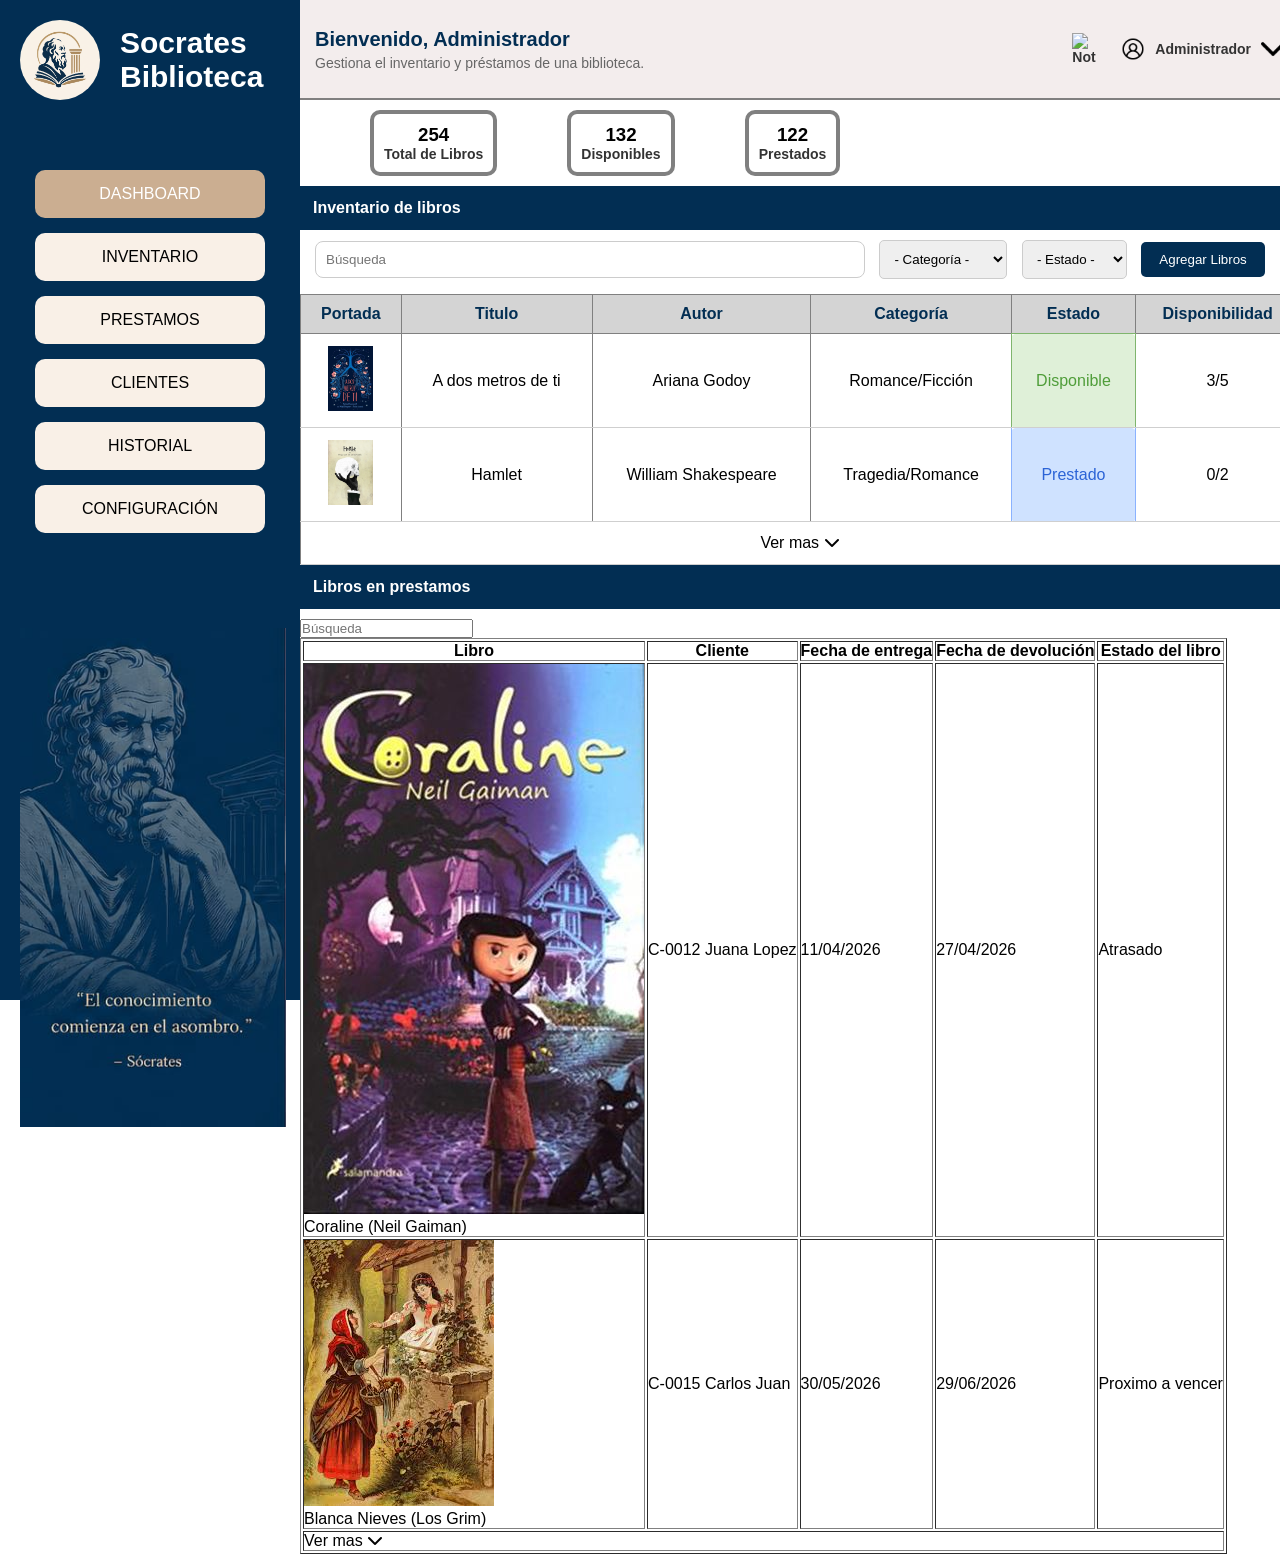
==== index.html @ 58f974b2 "Primera Entrega del Proyecto 06/07/2026" ====
<!DOCTYPE html>
<html lang="zxx">

<head>
    <meta charset="UTF-8">
    <meta name="viewport" content="width=device-width, initial-scale=1.0">
    <title>Biblioteca Socrates-inicio</title>
    <link rel="icon" href="img/Socrates logo.png">
    <link rel="stylesheet" href="img/Socrates logo.png">
    <link rel="stylesheet" href="css/estilos.css">
    
    <link rel="stylesheet" href="https://cdnjs.cloudflare.com/ajax/libs/font-awesome/6.5.1/css/all.min.css">
    <script src="js/scripts.js"></script>
</head>

<body>
    <div id="panelLateral">
        <aside>
            <div id="logo">
                <img src="img/Socrates logo.png" alt="logo" title="Logo">
                <h2>Socrates <br> Biblioteca</h2>
            </div>

            <nav id="enlacesLateral">
                <ul>
                    <li> <a href="index.html" class="activo">DASHBOARD</a></li>
                    <li> <a href="#inventario.html">INVENTARIO</a></li>
                    <li> <a href="#prestamos.html">PRESTAMOS</a></li>
                    <li> <a href="#clientes.html">CLIENTES</a></li>
                    <li> <a href="#historial.html">HISTORIAL</a></li>
                    <li> <a href="#configuracion.html">CONFIGURACIÓN</a></li>
                </ul>

                <img src="img/foto-nav.png" alt="Frase de Socrates" id="Socrates">
            </nav>
        </aside>
    </div>

    <header>
        <div class="saludo">
            <h1>Bienvenido, Administrador</h1>
            <h3>Gestiona el inventario y préstamos de una biblioteca.</h3>
        </div>

        <div class="perfil">
            <img src="recursos/iconos/campana.png" alt="Notificaciones" class="icono">
            <div class="perfilUsuario">
                <img src="img/avatar.png" alt="" class="icono"> <!--Icono de usuario-->
                <p>Administrador</p>
                <img src="img/icono_abajo.png" alt="" class="icono">
            </div>
        </div>
    </header>

    <!-- Contenido -->
    <div id="contenedor">
        <div class="Info_superio">
            <div class="cuadros">
            <!-- Hay que ponerle estiqueta id para hacer cambios a toda las seciones de aqui que javascript envie la informacion-->
            <h3>254</h3>
            <p>Total de Libros</p>
        </div>

        <div class="cuadros">
            <h3>132</h3>
            <p>Disponibles</p>
        </div>

        <div class="cuadros">
            <h3>122</h3>
            <p>Prestados</p>
        </div>
        
        </div>
        <div id="inventarioInicial">
            <!-- titulo -->
            <h4 class="titulo">Inventario de libros</h4>
            <!-- Busqueda -->
            <input type="search" placeholder="Búsqueda">
            <!-- categorias -->
            <div class="categoria">
                <select name="Categoria" id="categoria">
                    <option value="">- Categoría -</option>
                    <option value="Romance">Romance</option>
                    <option value="Ciencia ficción">Ciencia ficción</option>
                    <option value="Acción">Acción</option>
                    <option value="Comedia">Comedia</option>
                </select>
            </div>
            <!-- estados -->
            <div class="Estado">
                <select name="Estado" id="estado">
                    <option value="">- Estado -</option>
                    <option value="Atrasado">Atrasado</option>
                    <option value="Disponible">Disponible</option>
                    <option value="Prestado">prestado</option>
                    <option value="Perdido">Perdido</option>
                    <option value="Dañado">Dañado</option>
                </select>
            </div>
            <!-- botón agregar -->
            <div class="agregar">
                <button>Agregar Libros</button>
            </div>

            <!-- Tabla de Inventario -->
            <div class="inventarioTabla">
                <table border="1">
                    <thead>
                        <tr>
                            <th>Portada</th>
                            <th>Titulo</th>
                            <th>Autor</th>
                            <th>Categoría</th>
                            <th>Estado</th>
                            <th>Disponibilidad</th>
                        </tr>
                    </thead>

                    <tbody>
                        <tr>
                            <td>
                                <figure><img src="img/aDosMetrosDeTi.jpg" alt="portada"></figure>
                            </td>
                            <td>A dos metros de ti</td>
                            <td>Ariana Godoy</td>
                            <td>Romance/Ficción</td>
                            <td class="disponible">Disponible</td>
                            <td>3/5</td>
                        </tr>

                        <tr>
                            <td>
                                <figure><img src="img/hamlet.webp" alt="portada"></figure>
                            </td>
                            <td>Hamlet</td>
                            <td>William Shakespeare</td>
                            <td>Tragedia/Romance</td>
                            <td class="prestado">Prestado</td>
                            <td>0/2</td>
                        </tr>

                        <tr>
                            <td colspan="6" class="verMas">Ver mas <i class="fa-solid fa-chevron-down"></i></td>
                        </tr>
                    </tbody>
                </table>
            </div>
        </div>

        <!-- Tabla de prestamos -->
        <div id="prestamosInicial">
            <!-- titulo -->
            <h4 class="titulo">Libros en prestamos</h4>
            <!-- busqueda -->
            <input type="search" placeholder="Búsqueda">

            <div class="prestamoTabla">
                <table border="1">
                    <thead>
                        <tr>
                            <th>Libro</th>
                            <th>Cliente</th>
                            <th>Fecha de entrega</th>
                            <th>Fecha de devolución</th>
                            <th>Estado del libro</th>
                        </tr>
                    </thead>

                    <tbody>
                        <tr>
                            <td>
                                <figure><img src="img/coraline.jpeg" alt="portada">
                                    <figcaption>Coraline (Neil Gaiman)</figcaption>
                                </figure>
                            </td>
                            <td>C-0012 Juana Lopez</td>
                            <td>11/04/2026</td>
                            <td>27/04/2026</td>
                            <td class="atrasado">Atrasado</td>
                        </tr>

                        <tr>
                            <td>
                                <figure><img src="img/blancaNieves.jpg" alt="portada">
                                    <figcaption>Blanca Nieves (Los Grim)</figcaption>
                                </figure>
                            </td>
                            <td>C-0015 Carlos Juan</td>
                            <td>30/05/2026</td>
                            <td>29/06/2026</td>
                            <td class="proximo a vencer">Proximo a vencer</td>
                        </tr>

                        <tr>
                            <td colspan="5" class="verMas">Ver mas <i class="fa-solid fa-chevron-down"></i></td>
                        </tr>
                    </tbody>
                </table>
            </div>
        </div>
    </div>

</body>

</html>
---- css/estilos.css ----
* {
  margin: 0;
  padding: 0;
  box-sizing: border-box;
  font-family: Arial, sans-serif;
}

body {
  background-color: #fff;
  display: grid;
  grid-template-columns: repeat(14, 100px);
  grid-template-rows: repeat(10, 100px);
}

/* --------------------------Panel lateral ------------------------ */

#panelLateral {
  background-color: #022e53;
  color: white;
  grid-column: 1 / 4;
  grid-row: 1 / -1;
  padding: 20px;
}

#logo {
  display: flex;
  align-items: center;
  gap: 20px;
  margin-bottom: 70px;
}

#logo img {
  width: 80px;
  border-radius: 50%;
}

#logo h2 {
  color: white;
  font-size: 30px;
}

#enlacesLateral ul {
  list-style: none;
}

#enlacesLateral a {
  display: flex;
  flex-direction: column;
  text-decoration: none;
  color: black;
  padding: 15px;
  margin: 15px;
  border-radius: 10px;
  background-color: #F9F0E7;
  text-align: center;
}

#enlacesLateral a.activo {
  background-color: #CBAE91;
  color: white;

}

#enlacesLateral a:hover {

  background-color: #d4b89b;
  color: rgb(255, 255, 255);
  transition: 0.5s
}

#Socrates {
  margin-top: 80px;
}


/* ----------------------------Hearder Y SAludo--------------------------------------------- */
header {
  grid-column: 4/14;
  grid-row: 1/2;
  background-color: rgba(214, 191, 191, 0.287);
  padding: 15px;
  display: flex;
  justify-content: space-between;
  align-items: center;
  border-bottom: 2.5px solid gray;
}

header h1 {
  color: #022e53;
  font-size: 20px;
  font-weight: bold;
}

header h3 {
  color: #666;
  font-size: 14px;
  font-weight: normal;
  margin-top: 4px;
}

/* ------------------------------------------------------------------------------------------ */

/* -------------------------------------Parte separada de Hearder---------------------------- */
.perfil {
  display: flex;
  align-items: center;
  gap: 25px;
}

.perfil .icono {
  width: 24px;
  cursor: pointer;
}

.perfilUsuario {
  display: flex;
  align-items: center;
  gap: 10px;
  cursor: pointer;
}

.perfil,
p {
  font-weight: bold;
  font-size: 14px;
  color: #333;
}

/* ------------------------------------------------------------------------------------------ */

/* ---------------------------------Informacion debajo del hearder--------------------------- */

#contenedor{
    grid-column:4/14;
    background-color:white;
}

.Info_superio {
  background-color: white;
  color: black;
  grid-column: 4/13;
  grid-row: 2/3;
  padding-top: 10px;
  display: flex;
  align-items: center;
}

.cuadros {
  background-color: white;
  border: 4px solid gray;
  border-radius: 10px;
  margin-left: 70px;
  margin-bottom: 10px;
  padding: 10px;
  justify-content: center;
   color: black;
   text-align: center;
}


/* ----------------------------------------Titulos sencion debajo de los cuadros y afecta al que esta el medio de la tablas-------------------------------------------------- */
.titulo {
  grid-column: 4/13;
  background-color: #022e53;
  color: white;
  padding: 13px;
  margin-bottom:10px ;
}

/* --------------------------------------------------------------------------------------------------------- */

#inventarioInicial input{
    width:550px;
    margin-left:15px;
    padding:10px;
    border:1px solid #ccc;
    border-radius:8px;
}

.categoria,
.Estado,
.agregar{
    display:inline-block;
    margin-left:10px;
}

select{
    padding:10px;
    border-radius:5px;
    border:1px solid #ccc;
}

.agregar button{
    background:#022e53;
    color:white;
    border:none;
    padding:10px 18px;
    border-radius:5px;
    cursor:pointer;
}

.agregar button:hover{
    background:#04477f;
}


/* ------------------------------------------------------- */
.inventarioTabla table{
    width:100%;
    border-collapse:collapse;
    margin-top:15px;
}

.inventarioTabla thead{
    background:#d4d4d4;
}

.inventarioTabla th{
    padding:10px;
    color:#022e53;
}

.inventarioTabla td{
    text-align:center;
    padding:12px;
    border-bottom:1px solid #cfcfcf;
}

.inventarioTabla img{
    width:45px;
    height:65px;
    object-fit:cover;
}
/* ----------------------------------------------- */

.disponible{
    background:#dff0d8;
    color:#4f9d39;
    border:1px solid #7fb56d;
    border-radius:5px;
    padding:6px 10px;
}

.prestado{
    background:#cfe2ff;
    color:#2b63d6;
    border:1px solid #8ab2ff;
    border-radius:5px;
    padding:6px 10px;
}
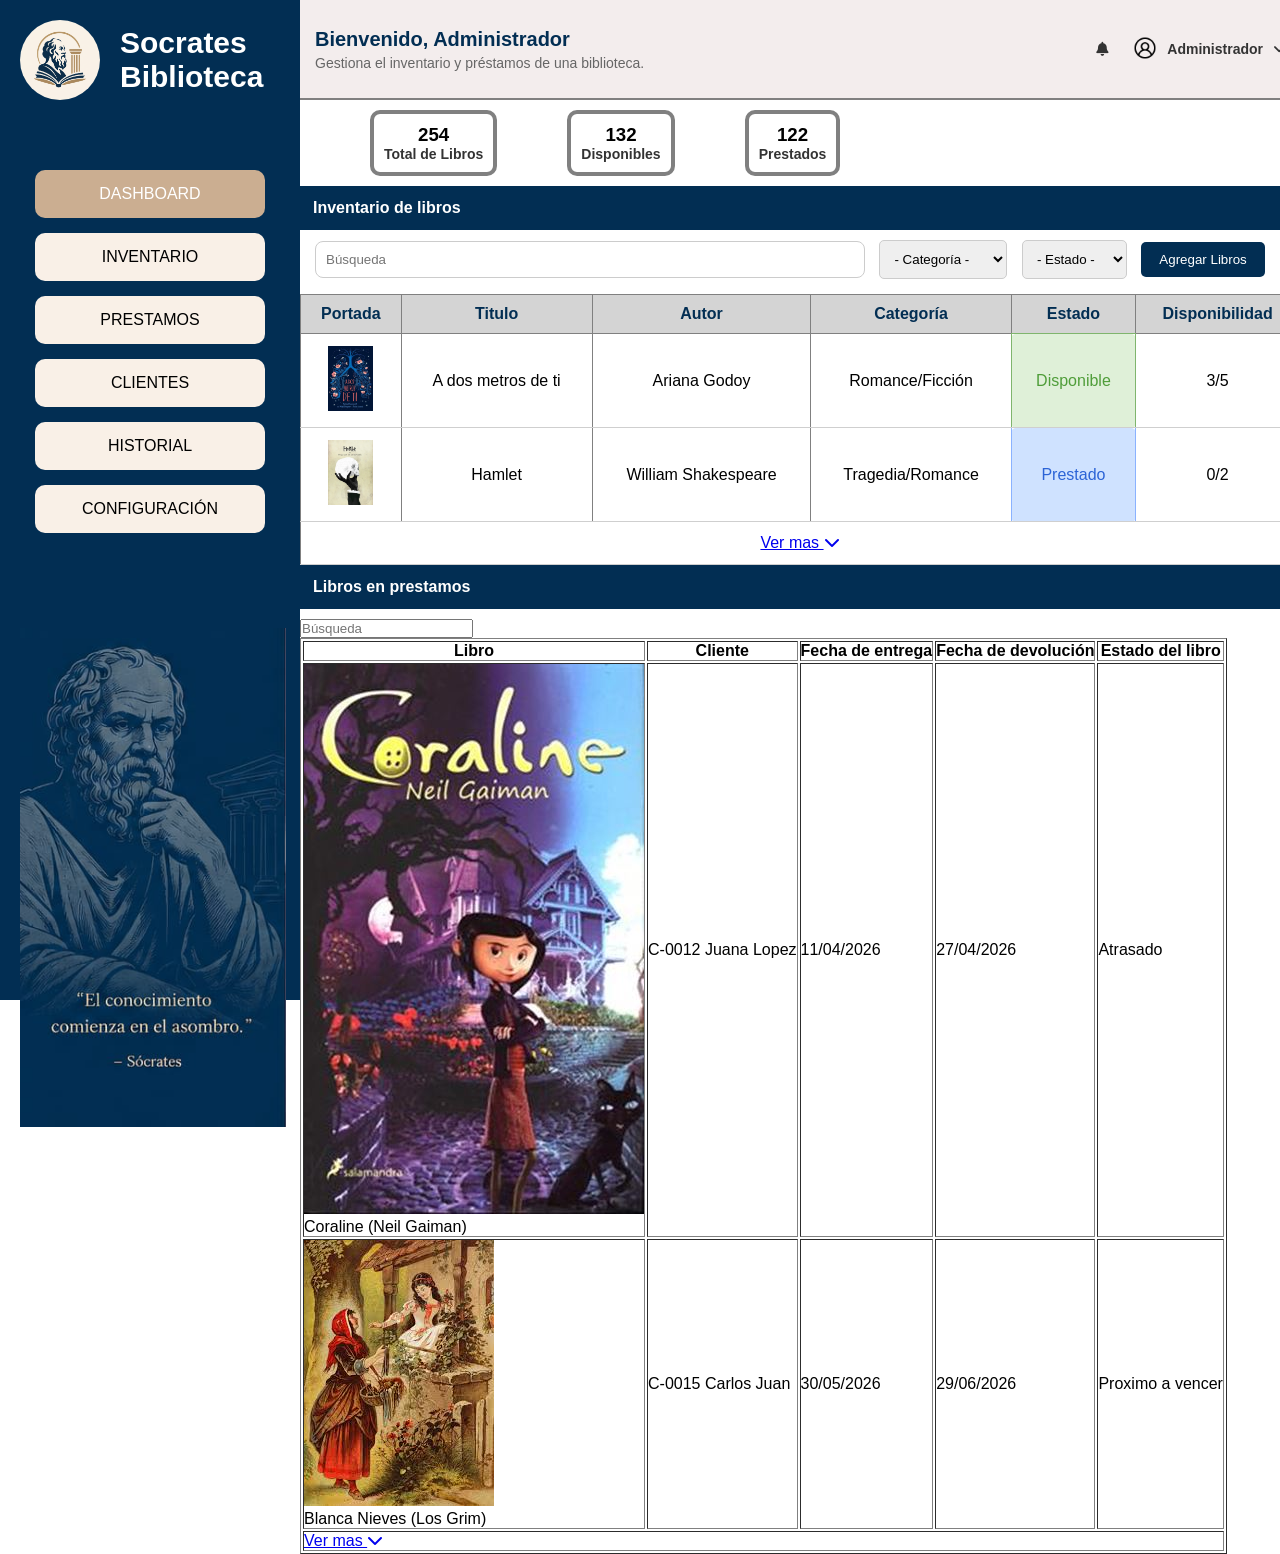
==== commit 9933ad52: "Add files via upload Así va todo hasta el momento" ====
--- a/index.html
+++ b/index.html
@@ -1,206 +1,209 @@
-<!DOCTYPE html>
-<html lang="zxx">
-
-<head>
-    <meta charset="UTF-8">
-    <meta name="viewport" content="width=device-width, initial-scale=1.0">
-    <title>Biblioteca Socrates-inicio</title>
-    <link rel="icon" href="img/Socrates logo.png">
-    <link rel="stylesheet" href="img/Socrates logo.png">
-    <link rel="stylesheet" href="css/estilos.css">
-    
-    <link rel="stylesheet" href="https://cdnjs.cloudflare.com/ajax/libs/font-awesome/6.5.1/css/all.min.css">
-    <script src="js/scripts.js"></script>
-</head>
-
-<body>
-    <div id="panelLateral">
-        <aside>
-            <div id="logo">
-                <img src="img/Socrates logo.png" alt="logo" title="Logo">
-                <h2>Socrates <br> Biblioteca</h2>
-            </div>
-
-            <nav id="enlacesLateral">
-                <ul>
-                    <li> <a href="index.html" class="activo">DASHBOARD</a></li>
-                    <li> <a href="#inventario.html">INVENTARIO</a></li>
-                    <li> <a href="#prestamos.html">PRESTAMOS</a></li>
-                    <li> <a href="#clientes.html">CLIENTES</a></li>
-                    <li> <a href="#historial.html">HISTORIAL</a></li>
-                    <li> <a href="#configuracion.html">CONFIGURACIÓN</a></li>
-                </ul>
-
-                <img src="img/foto-nav.png" alt="Frase de Socrates" id="Socrates">
-            </nav>
-        </aside>
-    </div>
-
-    <header>
-        <div class="saludo">
-            <h1>Bienvenido, Administrador</h1>
-            <h3>Gestiona el inventario y préstamos de una biblioteca.</h3>
-        </div>
-
-        <div class="perfil">
-            <img src="recursos/iconos/campana.png" alt="Notificaciones" class="icono">
-            <div class="perfilUsuario">
-                <img src="img/avatar.png" alt="" class="icono"> <!--Icono de usuario-->
-                <p>Administrador</p>
-                <img src="img/icono_abajo.png" alt="" class="icono">
-            </div>
-        </div>
-    </header>
-
-    <!-- Contenido -->
-    <div id="contenedor">
-        <div class="Info_superio">
-            <div class="cuadros">
-            <!-- Hay que ponerle estiqueta id para hacer cambios a toda las seciones de aqui que javascript envie la informacion-->
-            <h3>254</h3>
-            <p>Total de Libros</p>
-        </div>
-
-        <div class="cuadros">
-            <h3>132</h3>
-            <p>Disponibles</p>
-        </div>
-
-        <div class="cuadros">
-            <h3>122</h3>
-            <p>Prestados</p>
-        </div>
-        
-        </div>
-        <div id="inventarioInicial">
-            <!-- titulo -->
-            <h4 class="titulo">Inventario de libros</h4>
-            <!-- Busqueda -->
-            <input type="search" placeholder="Búsqueda">
-            <!-- categorias -->
-            <div class="categoria">
-                <select name="Categoria" id="categoria">
-                    <option value="">- Categoría -</option>
-                    <option value="Romance">Romance</option>
-                    <option value="Ciencia ficción">Ciencia ficción</option>
-                    <option value="Acción">Acción</option>
-                    <option value="Comedia">Comedia</option>
-                </select>
-            </div>
-            <!-- estados -->
-            <div class="Estado">
-                <select name="Estado" id="estado">
-                    <option value="">- Estado -</option>
-                    <option value="Atrasado">Atrasado</option>
-                    <option value="Disponible">Disponible</option>
-                    <option value="Prestado">prestado</option>
-                    <option value="Perdido">Perdido</option>
-                    <option value="Dañado">Dañado</option>
-                </select>
-            </div>
-            <!-- botón agregar -->
-            <div class="agregar">
-                <button>Agregar Libros</button>
-            </div>
-
-            <!-- Tabla de Inventario -->
-            <div class="inventarioTabla">
-                <table border="1">
-                    <thead>
-                        <tr>
-                            <th>Portada</th>
-                            <th>Titulo</th>
-                            <th>Autor</th>
-                            <th>Categoría</th>
-                            <th>Estado</th>
-                            <th>Disponibilidad</th>
-                        </tr>
-                    </thead>
-
-                    <tbody>
-                        <tr>
-                            <td>
-                                <figure><img src="img/aDosMetrosDeTi.jpg" alt="portada"></figure>
-                            </td>
-                            <td>A dos metros de ti</td>
-                            <td>Ariana Godoy</td>
-                            <td>Romance/Ficción</td>
-                            <td class="disponible">Disponible</td>
-                            <td>3/5</td>
-                        </tr>
-
-                        <tr>
-                            <td>
-                                <figure><img src="img/hamlet.webp" alt="portada"></figure>
-                            </td>
-                            <td>Hamlet</td>
-                            <td>William Shakespeare</td>
-                            <td>Tragedia/Romance</td>
-                            <td class="prestado">Prestado</td>
-                            <td>0/2</td>
-                        </tr>
-
-                        <tr>
-                            <td colspan="6" class="verMas">Ver mas <i class="fa-solid fa-chevron-down"></i></td>
-                        </tr>
-                    </tbody>
-                </table>
-            </div>
-        </div>
-
-        <!-- Tabla de prestamos -->
-        <div id="prestamosInicial">
-            <!-- titulo -->
-            <h4 class="titulo">Libros en prestamos</h4>
-            <!-- busqueda -->
-            <input type="search" placeholder="Búsqueda">
-
-            <div class="prestamoTabla">
-                <table border="1">
-                    <thead>
-                        <tr>
-                            <th>Libro</th>
-                            <th>Cliente</th>
-                            <th>Fecha de entrega</th>
-                            <th>Fecha de devolución</th>
-                            <th>Estado del libro</th>
-                        </tr>
-                    </thead>
-
-                    <tbody>
-                        <tr>
-                            <td>
-                                <figure><img src="img/coraline.jpeg" alt="portada">
-                                    <figcaption>Coraline (Neil Gaiman)</figcaption>
-                                </figure>
-                            </td>
-                            <td>C-0012 Juana Lopez</td>
-                            <td>11/04/2026</td>
-                            <td>27/04/2026</td>
-                            <td class="atrasado">Atrasado</td>
-                        </tr>
-
-                        <tr>
-                            <td>
-                                <figure><img src="img/blancaNieves.jpg" alt="portada">
-                                    <figcaption>Blanca Nieves (Los Grim)</figcaption>
-                                </figure>
-                            </td>
-                            <td>C-0015 Carlos Juan</td>
-                            <td>30/05/2026</td>
-                            <td>29/06/2026</td>
-                            <td class="proximo a vencer">Proximo a vencer</td>
-                        </tr>
-
-                        <tr>
-                            <td colspan="5" class="verMas">Ver mas <i class="fa-solid fa-chevron-down"></i></td>
-                        </tr>
-                    </tbody>
-                </table>
-            </div>
-        </div>
-    </div>
-
-</body>
-
+<!DOCTYPE html>
+<html lang="zxx">
+
+<head>
+    <meta charset="UTF-8">
+    <meta name="viewport" content="width=device-width, initial-scale=1.0">
+    <title>Biblioteca Socrates-inicio</title>
+    <link rel="icon" href="img/Socrates logo.png">
+    <link rel="stylesheet" href="img/Socrates logo.png">
+    <link rel="stylesheet" href="css/estilos.css">
+    <link rel="stylesheet" href="https://cdnjs.cloudflare.com/ajax/libs/font-awesome/6.5.1/css/all.min.css">
+    <script src="js/scripts.js"></script>
+</head>
+
+<body>
+    <div id="panelLateral">
+        <aside>
+            <div id="logo">
+                <img src="img/Socrates logo.png" alt="logo" title="Logo">
+                <h2>Socrates <br> Biblioteca</h2>
+            </div>
+
+            <nav id="enlacesLateral">
+                <ul>
+                    <li> <a href="index.html" class="activo">DASHBOARD</a></li>
+                    <li> <a href="inventario.html">INVENTARIO</a></li>
+                    <li> <a href="prestamos.html">PRESTAMOS</a></li>
+                    <li> <a href="clientes.html">CLIENTES</a></li>
+                    <li> <a href="historial.html">HISTORIAL</a></li>
+                    <li> <a href="perfil.html">CONFIGURACIÓN</a></li>
+                </ul>
+
+                <img src="img/foto-nav.png" alt="Frase de Socrates" id="Socrates">
+            </nav>
+        </aside>
+    </div>
+
+    <header>
+        <div class="saludo">
+            <h1>Bienvenido, Administrador</h1>
+            <h3>Gestiona el inventario y préstamos de una biblioteca.</h3>
+        </div>
+
+        <div class="perfil">
+            <i class="fa-solid fa-bell" class="icono"></i>
+            <div class="perfilUsuario">
+                <a href="perfil.html">
+                    <img src="img/avatar.png" alt="" class="icono"> <!--Icono de usuario-->
+                </a>
+                <p>Administrador</p>
+                <i class="fa-solid fa-angle-down" class="icono"></i>
+            </div>
+        </div>
+    </header>
+
+    <!-- Contenido -->
+    <div id="contenedor">
+        <div class="Info_superio">
+            <div class="cuadros">
+            <!-- Hay que ponerle etiqueta id para hacer cambios a toda las secciones de aquí que javascript envié la información-->
+            <h3>254</h3>
+            <p>Total de Libros</p>
+            </div>
+
+            <div class="cuadros">
+                <h3>132</h3>
+                <p>Disponibles</p>
+            </div>
+
+            <div class="cuadros">
+                <h3>122</h3>
+                <p>Prestados</p>
+            </div>
+        
+        </div>
+        <div id="inventarioInicial">
+            <!-- titulo -->
+            <h4 class="titulo">Inventario de libros</h4>
+            <!-- Búsqueda -->
+            <input type="search" placeholder="Búsqueda">
+            <!-- categorías -->
+            <div class="categoria">
+                <select name="Categoria" id="categoria">
+                    <option value="">- Categoría -</option>
+                    <option value="Romance">Romance</option>
+                    <option value="Ciencia ficción">Ciencia ficción</option>
+                    <option value="Acción">Acción</option>
+                    <option value="Comedia">Comedia</option>
+                </select>
+            </div>
+            <!-- estados -->
+            <div class="Estado">
+                <select name="Estado" id="estado">
+                    <option value="">- Estado -</option>
+                    <option value="Atrasado">Atrasado</option>
+                    <option value="Disponible">Disponible</option>
+                    <option value="Prestado">prestado</option>
+                    <option value="Perdido">Perdido</option>
+                    <option value="Dañado">Dañado</option>
+                </select>
+            </div>
+            <!-- botón agregar -->
+            <div class="agregar">
+                <a href="Agregar_libro.html">
+                    <button>Agregar Libros</button>
+                </a>
+            </div>
+
+            <!-- Tabla de Inventario -->
+            <div class="inventarioTabla">
+                <table border="1">
+                    <thead>
+                        <tr>
+                            <th>Portada</th>
+                            <th>Titulo</th>
+                            <th>Autor</th>
+                            <th>Categoría</th>
+                            <th>Estado</th>
+                            <th>Disponibilidad</th>
+                        </tr>
+                    </thead>
+
+                    <tbody>
+                        <tr>
+                            <td>
+                                <a href="informacionLibro.html"><figure><img src="img/aDosMetrosDeTi.jpg" alt="portada"></figure></a>
+                            </td>
+                            <td>A dos metros de ti</td>
+                            <td>Ariana Godoy</td>
+                            <td>Romance/Ficción</td>
+                            <td class="disponible">Disponible</td>
+                            <td>3/5</td>
+                        </tr>
+
+                        <tr>
+                            <td>
+                                <figure><img src="img/hamlet.webp" alt="portada"></figure>
+                            </td>
+                            <td>Hamlet</td>
+                            <td>William Shakespeare</td>
+                            <td>Tragedia/Romance</td>
+                            <td class="prestado">Prestado</td>
+                            <td>0/2</td>
+                        </tr>
+
+                        <tr>
+                            <td colspan="6" class="verMas"><a href="inventario.html">Ver mas <i class="fa-solid fa-chevron-down"></i></a></i></td>
+                        </tr>
+                    </tbody>
+                </table>
+            </div>
+        </div>
+
+        <!-- Tabla de prestamos -->
+        <div id="prestamosInicial">
+            <!-- titulo -->
+            <h4 class="titulo">Libros en prestamos</h4>
+            <!-- búsqueda -->
+            <input type="search" placeholder="Búsqueda">
+
+            <div class="prestamoTabla">
+                <table border="1">
+                    <thead>
+                        <tr>
+                            <th>Libro</th>
+                            <th>Cliente</th>
+                            <th>Fecha de entrega</th>
+                            <th>Fecha de devolución</th>
+                            <th>Estado del libro</th>
+                        </tr>
+                    </thead>
+
+                    <tbody>
+                        <tr>
+                            <td>
+                                <figure><img src="img/coraline.jpeg" alt="portada">
+                                    <figcaption>Coraline (Neil Gaiman)</figcaption>
+                                </figure>
+                            </td>
+                            <td>C-0012 Juana Lopez</td>
+                            <td>11/04/2026</td>
+                            <td>27/04/2026</td>
+                            <td class="atrasado">Atrasado</td>
+                        </tr>
+
+                        <tr>
+                            <td>
+                                <figure><img src="img/blancaNieves.jpg" alt="portada">
+                                    <figcaption>Blanca Nieves (Los Grim)</figcaption>
+                                </figure>
+                            </td>
+                            <td>C-0015 Carlos Juan</td>
+                            <td>30/05/2026</td>
+                            <td>29/06/2026</td>
+                            <td class="proximo a vencer">Proximo a vencer</td>
+                        </tr>
+
+                        <tr>
+                            <td colspan="5" class="verMas"><a href="prestamos.html">Ver mas <i class="fa-solid fa-chevron-down"></i></a></td>
+                        </tr>
+                    </tbody>
+                </table>
+            </div>
+        </div>
+    </div>
+
+</body>
+
 </html>
